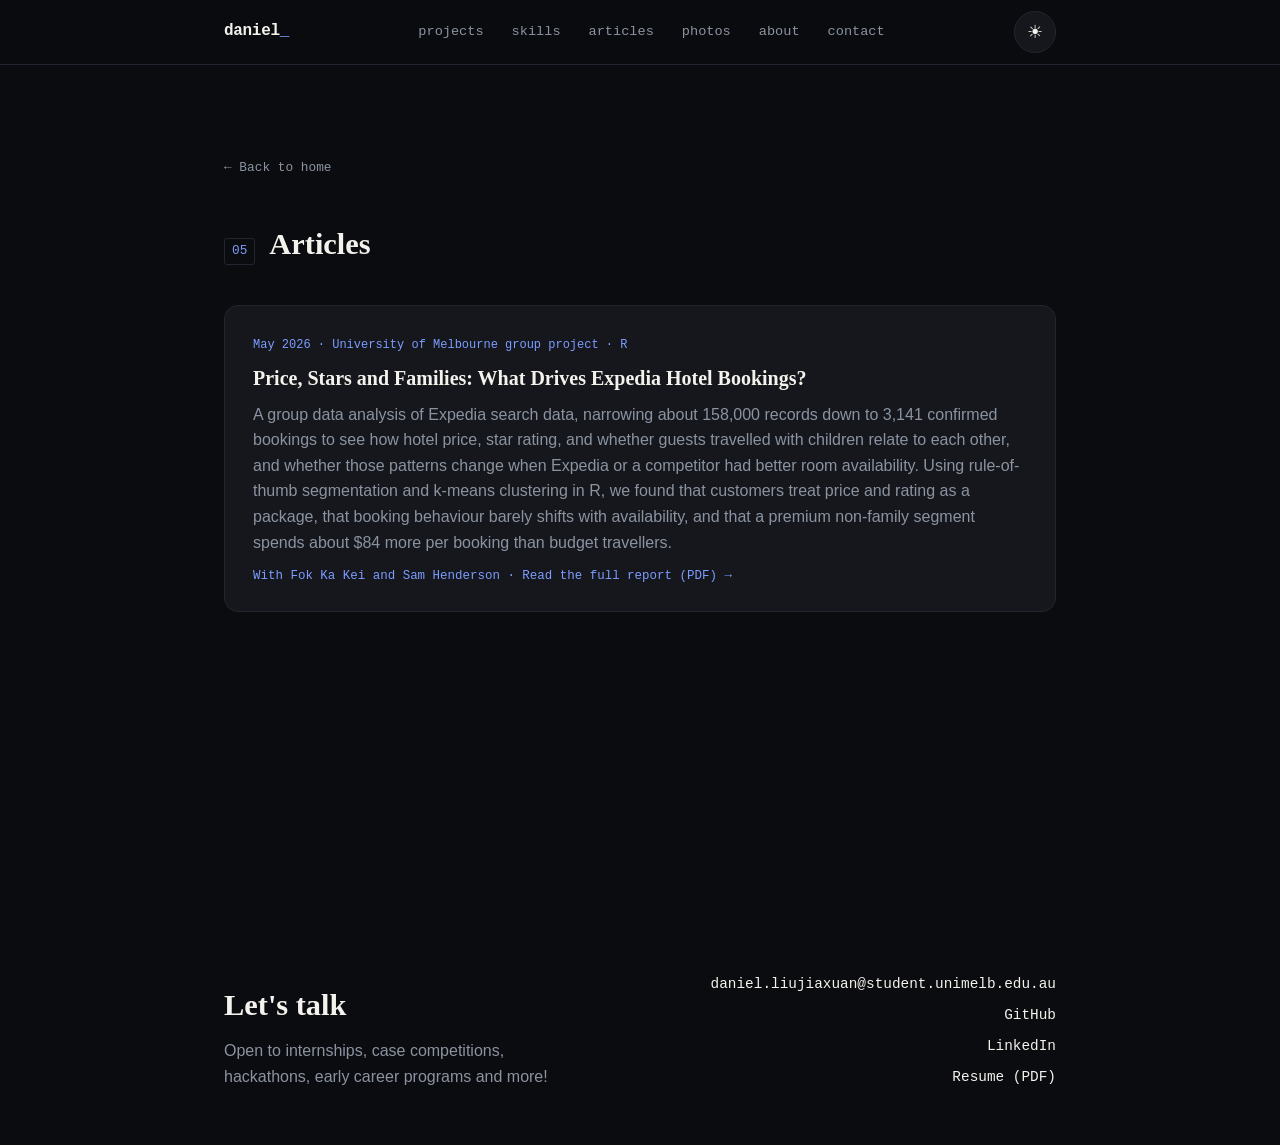
==== articles.html @ bdebf400 "Add articles.html for article listings" ====
<!DOCTYPE html>
<html lang="en" data-theme="dark">
<head>
<meta charset="UTF-8">
<meta name="viewport" content="width=device-width, initial-scale=1.0">
<title>Articles — Daniel</title>
<link rel="stylesheet" href="style.css">
</head>
<body>

  <header class="site-header">
    <div class="wrap header-inner">
      <a href="index.html" class="logo" style="text-decoration:none;">daniel<span class="cursor">_</span></a>
      <nav>
        <a href="index.html#projects">projects</a>
        <a href="index.html#skills">skills</a>
        <a href="articles.html">articles</a>
        <a href="photos.html">photos</a>
        <a href="index.html#about">about</a>
        <a href="index.html#contact">contact</a>
      </nav>
      <div class="header-controls">
        <button class="theme-toggle" id="themeToggle" aria-label="Toggle theme" title="Toggle dark/light mode">
          <span class="theme-icon"></span>
        </button>
      </div>
    </div>
  </header>

  <section class="articles" style="min-height:calc(100vh - 64px);">
    <div class="wrap">
      <a href="index.html" class="back-link">← Back to home</a>
      <div class="section-head">
        <span class="tag">05</span>
        <h2>Articles</h2>
      </div>
      <div class="article-list">
        <a class="article-item" href="assets/articles/expedia-booking-analysis.pdf" target="_blank" rel="noopener">
          <span class="article-meta">May 2026 · University of Melbourne group project · R</span>
          <h3>Price, Stars and Families: What Drives Expedia Hotel Bookings?</h3>
          <p>A group data analysis of Expedia search data, narrowing about 158,000 records down to 3,141 confirmed bookings to see how hotel price, star rating, and whether guests travelled with children relate to each other, and whether those patterns change when Expedia or a competitor had better room availability. Using rule-of-thumb segmentation and k-means clustering in R, we found that customers treat price and rating as a package, that booking behaviour barely shifts with availability, and that a premium non-family segment spends about $84 more per booking than budget travellers.</p>
          <p class="article-credit">With Fok Ka Kei and Sam Henderson · Read the full report (PDF) →</p>
        </a>
        <!-- Copy this block for each article:
        <a class="article-item" href="https://example.com/article" target="_blank" rel="noopener">
          <span class="article-meta">Sep 2026 · Medium</span>
          <h3>Article title</h3>
          <p>One or two sentences on what the article is about.</p>
        </a>
        -->
      </div>
    </div>
  </section>

  <footer id="contact" class="site-footer">
    <div class="wrap footer-inner">
      <div><h2>Let's talk</h2><p>Open to internships, case competitions, hackathons, early career programs and more!</p></div>
      <div class="footer-links">
        <a href="mailto:daniel.liujiaxuan@student.unimelb.edu.au">daniel.liujiaxuan@student.unimelb.edu.au</a>
        <a href="https://github.com/dani3ll1u3745-sudo" target="_blank" rel="noopener">GitHub</a>
        <a href="https://www.linkedin.com/in/dliujiaxuan" target="_blank" rel="noopener">LinkedIn</a>
        <a href="resume.pdf" download>Resume (PDF)</a>
      </div>
    </div>
  </footer>

<script src="script.js"></script>
</body>
</html>
---- style.css ----
/* ===== Tokens ===== */
:root{
  --paper: #0B0C0F;
  --ink: #F4F2ED;
  --signal: #7C9CFF;
  --signal-dim: rgba(124,156,255,0.35);
  --sage: #8B93A1;
  --hairline: #232630;
  --paper-raised: #15171C;
  --font-display: Georgia, "Iowan Old Style", "Times New Roman", serif;
  --font-mono: "SF Mono", "Cascadia Code", "JetBrains Mono", Consolas, monospace;
  --font-body: -apple-system, "Segoe UI", Helvetica, Arial, sans-serif;
}
*{box-sizing:border-box}
html{scroll-behavior:smooth}
body{margin:0;background:var(--paper);color:var(--ink);font-family:var(--font-body);line-height:1.6;-webkit-font-smoothing:antialiased;overflow-x:hidden}
.wrap{max-width:880px;margin:0 auto;padding:0 24px}
a{color:inherit;text-decoration:none}
a:focus-visible,button:focus-visible{outline:2px solid var(--signal);outline-offset:3px}
code{font-family:var(--font-mono);font-size:.85em;background:var(--paper-raised);padding:.15em .4em;border-radius:3px}
.site-header{position:sticky;top:0;background:rgba(11,12,15,.85);backdrop-filter:blur(8px);border-bottom:1px solid var(--hairline);z-index:10}
.header-inner{display:flex;justify-content:space-between;align-items:center;min-height:64px;gap:20px}
.logo{font-family:var(--font-mono);font-weight:600;letter-spacing:-.02em}.logo .cursor{color:var(--signal)}
nav{display:flex;gap:28px;flex-wrap:wrap}nav a{font-family:var(--font-mono);font-size:.85rem;color:var(--sage);transition:color .15s ease}nav a:hover{color:var(--ink)}
.header-controls{display:flex;align-items:center}
/* Theme control: show the sun icon only. */
.theme-toggle{border:1px solid var(--hairline);background:var(--paper-raised);color:var(--ink);width:42px;height:42px;border-radius:999px;cursor:pointer;display:grid;place-items:center;font:inherit}.theme-toggle:hover{border-color:var(--signal);transform:translateY(-1px)}
.theme-toggle .theme-icon{font-size:18px !important;line-height:1 !important;color:var(--ink)}
.theme-toggle .theme-icon::before,.theme-toggle .theme-icon::after{content:none !important;display:none !important}
.hero{position:relative;padding:110px 0 96px;border-bottom:1px solid var(--hairline);overflow:hidden}.hero-glow{position:absolute;top:-180px;left:50%;width:720px;height:720px;transform:translateX(-50%);background:radial-gradient(circle,var(--signal-dim) 0%,transparent 70%);filter:blur(40px);pointer-events:none;z-index:0;animation:drift 14s ease-in-out infinite}@keyframes drift{0%,100%{transform:translateX(-50%) translateY(0) scale(1)}50%{transform:translateX(-46%) translateY(30px) scale(1.08)}}.hero .wrap{position:relative;z-index:1}
.eyebrow{font-family:var(--font-mono);font-size:.8rem;color:var(--signal);text-transform:uppercase;letter-spacing:.08em;margin:0 0 16px}.hero h1{font-family:var(--font-display);font-size:clamp(2.8rem,6.5vw,4.4rem);margin:0 0 22px;letter-spacing:-.01em}.hero-sub{max-width:540px;color:var(--sage);font-size:1.08rem}.hero-tagline{font-family:var(--font-display);font-style:italic;font-size:1.3rem;color:var(--ink);margin:0 0 24px;opacity:.92}.hero-links{display:flex;gap:14px;margin-top:32px;flex-wrap:wrap}.btn{font-family:var(--font-mono);font-size:.9rem;padding:11px 22px;border-radius:999px;border:1px solid var(--hairline);transition:transform .18s ease,border-color .18s ease,box-shadow .18s ease}.btn:hover{transform:translateY(-2px)}.btn-primary{background:var(--signal);color:#0B0C0F;border-color:var(--signal)}.btn-primary:hover{box-shadow:0 0 24px var(--signal-dim)}.btn-ghost{background:transparent;color:var(--ink)}.btn-ghost:hover{border-color:var(--signal)}
.hero-widgets{display:flex;gap:10px;flex-wrap:wrap;margin-top:28px}.widget{display:inline-flex;align-items:center;gap:8px;padding:8px 12px;border:1px solid var(--hairline);border-radius:999px;background:var(--paper-raised);color:var(--sage);font-family:var(--font-mono);font-size:.75rem}.widget-icon{color:var(--signal)}
.section-head,.about-label{display:flex;align-items:baseline;gap:14px;margin-bottom:36px}.tag{font-family:var(--font-mono);font-size:.8rem;color:var(--signal);border:1px solid var(--hairline);border-radius:3px;padding:2px 7px}h2{font-family:var(--font-display);font-size:1.9rem;margin:0}
.about{padding:80px 0;border-bottom:1px solid var(--hairline)}.about-grid{display:grid;grid-template-columns:200px 1fr;gap:40px}.about-body p{margin:0 0 18px;color:var(--sage)}.about-body p:last-child{margin-bottom:0}.about-content{display:grid;grid-template-columns:1fr 180px;gap:28px;align-items:start}.about-photo img{display:block;width:100%;aspect-ratio:1;object-fit:cover;border-radius:12px;border:1px solid var(--hairline)}
.projects{padding:88px 0;border-bottom:1px solid var(--hairline)}.project{display:grid;grid-template-columns:1fr 220px;gap:32px;padding:36px;margin-bottom:28px;border:1px solid var(--hairline);border-radius:16px;background:var(--paper-raised);transition:border-color .25s ease,transform .25s ease}.project:hover{border-color:var(--signal-dim)}.project.reveal{opacity:0;transform:translateY(24px);transition:opacity .6s ease,transform .6s ease}.project.reveal.in-view{opacity:1;transform:translateY(0)}.project h3{font-family:var(--font-display);font-size:1.5rem;margin:0 0 10px}.project-title-row{display:flex;align-items:center;gap:12px;flex-wrap:wrap}.project-badge,.badge-active{font-family:var(--font-mono);font-size:.68rem;text-transform:uppercase;letter-spacing:.05em;border:1px solid var(--signal);color:var(--signal);border-radius:999px;padding:3px 8px}.project-org{font-family:var(--font-mono);font-size:.78rem;color:var(--signal);margin:0 0 12px}.project-desc{color:var(--sage);margin:0 0 16px}.project-points{margin:0 0 18px;padding-left:18px;color:#C7CAD3}.project-points li{margin-bottom:6px}.project-links{display:flex;gap:18px;flex-wrap:wrap}.project-links a{font-family:var(--font-mono);font-size:.85rem;color:var(--signal);border-bottom:1px solid transparent}.project-links a:hover{border-bottom-color:var(--signal)}.project-stats{background:rgba(124,156,255,.06);border:1px solid var(--hairline);border-radius:12px;padding:18px;display:flex;flex-direction:column;gap:16px;align-self:start}.stat{display:flex;flex-direction:column}.stat-value{font-family:var(--font-mono);font-size:1.5rem;font-weight:600;color:var(--ink)}.stat-label{font-family:var(--font-mono);font-size:.72rem;color:var(--sage);text-transform:uppercase;letter-spacing:.04em}.project-placeholder{opacity:.45}
.skills{padding:80px 0;border-bottom:1px solid var(--hairline)}.skills-grid{display:grid;grid-template-columns:repeat(3,1fr);gap:32px}.skill-group h4{font-family:var(--font-mono);font-size:.8rem;color:var(--sage);text-transform:uppercase;letter-spacing:.05em;margin:0 0 14px}.pills{display:flex;flex-wrap:wrap;gap:8px}.pill{font-family:var(--font-mono);font-size:.82rem;border:1px solid var(--hairline);border-radius:999px;padding:6px 14px;background:var(--paper-raised);color:var(--ink);transition:border-color .2s ease,color .2s ease}.pill:hover{border-color:var(--signal);color:var(--signal)}
.photos{padding:80px 0;border-bottom:1px solid var(--hairline)}.gallery{display:grid;grid-template-columns:repeat(2,1fr);gap:18px}.gallery-item{position:relative;overflow:hidden;border:1px solid var(--hairline);border-radius:14px;background:var(--paper-raised);cursor:pointer;aspect-ratio:16/10}.gallery-item img{width:100%;height:100%;display:block;object-fit:cover;transition:transform .3s ease}.gallery-item:hover img{transform:scale(1.03)}.gallery-overlay{display:none}.gallery-item.image-missing{opacity:.65}.gallery-item.image-missing img{background:var(--paper-raised)}
.lightbox{position:fixed;inset:0;z-index:9999;display:none;align-items:center;justify-content:center;padding:5vh 5vw;background:rgba(0,0,0,.88);backdrop-filter:blur(8px)}.lightbox.open{display:flex}.lightbox-img{max-width:min(90vw,1200px);max-height:85vh;object-fit:contain;border-radius:8px;box-shadow:0 20px 70px rgba(0,0,0,.45)}.lightbox-close,.lightbox-prev,.lightbox-next{position:absolute;border:0;color:#fff;background:rgba(255,255,255,.12);width:44px;height:44px;border-radius:50%;cursor:pointer;font:inherit;font-size:28px}.lightbox-close{top:20px;right:24px}.lightbox-prev{left:24px;top:50%;transform:translateY(-50%)}.lightbox-next{right:24px;top:50%;transform:translateY(-50%)}.lightbox-close:hover,.lightbox-prev:hover,.lightbox-next:hover{background:rgba(255,255,255,.22)}body.lightbox-open{overflow:hidden}
.enaccess-hero{padding:72px 0 64px;border-bottom:1px solid var(--hairline);background:linear-gradient(180deg,rgba(124,156,255,.06),transparent)}.back-link{font-family:var(--font-mono);font-size:.8rem;color:var(--sage);display:inline-block;margin-bottom:42px}.back-link:hover{color:var(--signal)}.enaccess-header{display:flex;justify-content:space-between;gap:30px;align-items:flex-start}.enaccess-hero h1{font-family:var(--font-display);font-size:clamp(2.7rem,6vw,4.2rem);margin:0 0 18px}.enaccess-tagline{max-width:700px;color:var(--sage);font-size:1.08rem}.enaccess-badges{padding-top:8px}.enaccess-stack{display:flex;gap:8px;flex-wrap:wrap;margin-top:28px}.enaccess-body{padding:80px 0}.enaccess-grid{display:grid;grid-template-columns:280px 1fr;gap:64px}.enaccess-overview h2,.enaccess-features h2{margin-bottom:22px}.enaccess-overview p{color:var(--sage);margin:0 0 18px}.enaccess-links{margin-top:28px}.feature-list{border-top:1px solid var(--hairline)}.feature-item{display:grid;grid-template-columns:48px 1fr;gap:20px;padding:26px 0;border-bottom:1px solid var(--hairline)}.feature-number{font-family:var(--font-mono);color:var(--signal);font-size:.8rem;padding-top:5px}.feature-content h3{font-family:var(--font-display);font-size:1.3rem;margin:0 0 8px}.feature-content p{color:var(--sage);margin:0}
.news-panel{margin-top:30px;padding:24px;border:1px solid var(--hairline);border-radius:14px;background:var(--paper-raised)}.news-panel h3{font-family:var(--font-display);font-size:1.25rem;margin:0 0 12px}.news-panel p{margin-bottom:14px}.news-panel blockquote{margin:14px 0 20px;padding-left:16px;border-left:2px solid var(--signal);font-style:italic;color:var(--ink)}
.site-footer{padding:72px 0 56px}.footer-inner{display:flex;justify-content:space-between;align-items:flex-end;flex-wrap:wrap;gap:24px}.footer-inner h2{margin-bottom:8px}.footer-inner p{color:var(--sage);margin:0;max-width:360px}.footer-links{display:flex;flex-direction:column;gap:8px;font-family:var(--font-mono);font-size:.9rem;text-align:right}.footer-links a:hover{color:var(--signal)}
@media(max-width:720px){.header-inner{flex-wrap:wrap;padding-top:10px;padding-bottom:10px}.site-header{position:relative}nav{gap:12px}.about-grid{grid-template-columns:1fr}.about-content{grid-template-columns:1fr}.about-photo{max-width:180px}.project{grid-template-columns:1fr}.project-stats{flex-direction:row;flex-wrap:wrap}.skills-grid{grid-template-columns:1fr}.gallery{grid-template-columns:1fr}.footer-inner{flex-direction:column;align-items:flex-start}.footer-links{text-align:left}.enaccess-header{flex-direction:column}.enaccess-grid{grid-template-columns:1fr;gap:42px}.lightbox-prev{left:10px}.lightbox-next{right:10px}}
@media(prefers-reduced-motion:reduce){.hero-glow{animation:none}.project.reveal{opacity:1;transform:none;transition:none}html{scroll-behavior:auto}}
[data-theme="light"] .site-header{background:rgba(245,244,239,.9)}
[data-theme="light"] .project-points{color:#4d515b}
[data-theme="light"] .btn-primary{color:#fff}
[data-theme="light"] .theme-toggle .theme-icon{color:#111}
.articles{padding:88px 0}.article-list{display:flex;flex-direction:column;gap:18px}.article-item{display:block;padding:24px 28px;border:1px solid var(--hairline);border-radius:14px;background:var(--paper-raised);transition:border-color .2s ease,transform .2s ease}.article-item:hover{border-color:var(--signal-dim);transform:translateY(-2px)}.article-meta{font-family:var(--font-mono);font-size:.75rem;color:var(--signal)}.article-item h3{margin:6px 0 8px;font-family:var(--font-display);font-size:1.25rem}.article-item p{margin:0;color:var(--sage)}
.article-item p.article-credit{margin-top:12px;font-family:var(--font-mono);font-size:.78rem;color:var(--signal)}
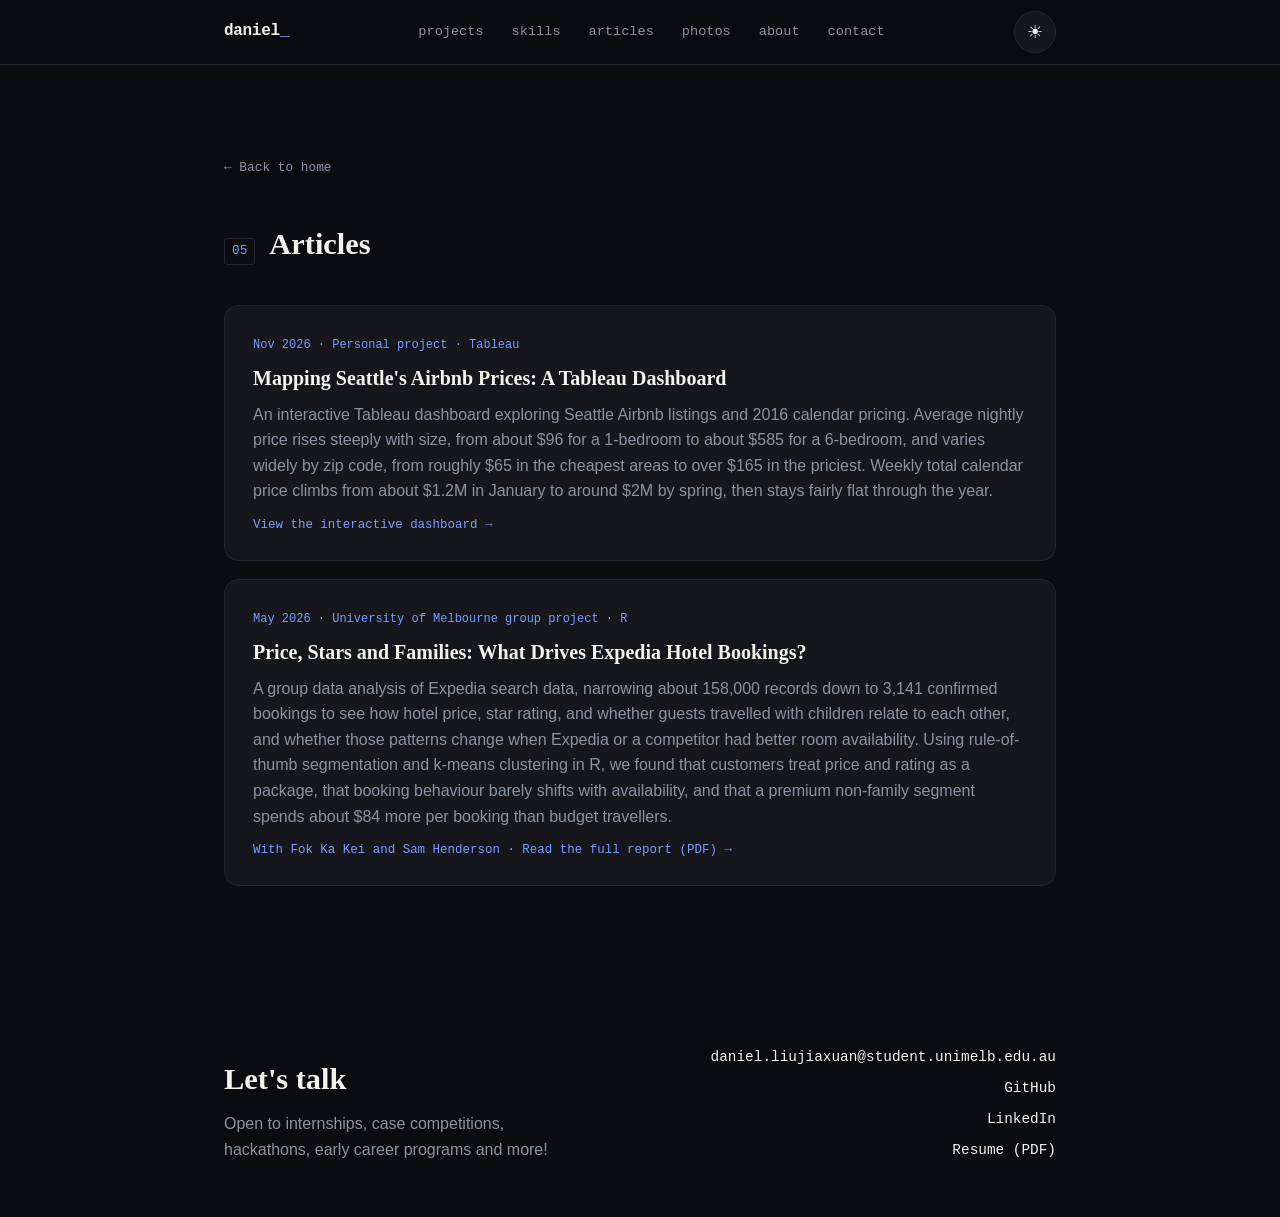
==== commit 8d0645e4: "Update articles.html" ====
--- a/articles.html
+++ b/articles.html
@@ -35,6 +35,12 @@
         <h2>Articles</h2>
       </div>
       <div class="article-list">
+        <a class="article-item" href="https://public.tableau.com/views/AirBNBFullProj_17956023558270/Dashboard1" target="_blank" rel="noopener">
+          <span class="article-meta">Nov 2026 · Personal project · Tableau</span>
+          <h3>Mapping Seattle's Airbnb Prices: A Tableau Dashboard</h3>
+          <p>An interactive Tableau dashboard exploring Seattle Airbnb listings and 2016 calendar pricing. Average nightly price rises steeply with size, from about $96 for a 1-bedroom to about $585 for a 6-bedroom, and varies widely by zip code, from roughly $65 in the cheapest areas to over $165 in the priciest. Weekly total calendar price climbs from about $1.2M in January to around $2M by spring, then stays fairly flat through the year.</p>
+          <p class="article-credit">View the interactive dashboard →</p>
+        </a>
         <a class="article-item" href="assets/articles/expedia-booking-analysis.pdf" target="_blank" rel="noopener">
           <span class="article-meta">May 2026 · University of Melbourne group project · R</span>
           <h3>Price, Stars and Families: What Drives Expedia Hotel Bookings?</h3>
--- a/style.css
+++ b/style.css
@@ -47,3 +47,5 @@
 [data-theme="light"] .theme-toggle .theme-icon{color:#111}
 .articles{padding:88px 0}.article-list{display:flex;flex-direction:column;gap:18px}.article-item{display:block;padding:24px 28px;border:1px solid var(--hairline);border-radius:14px;background:var(--paper-raised);transition:border-color .2s ease,transform .2s ease}.article-item:hover{border-color:var(--signal-dim);transform:translateY(-2px)}.article-meta{font-family:var(--font-mono);font-size:.75rem;color:var(--signal)}.article-item h3{margin:6px 0 8px;font-family:var(--font-display);font-size:1.25rem}.article-item p{margin:0;color:var(--sage)}
 .article-item p.article-credit{margin-top:12px;font-family:var(--font-mono);font-size:.78rem;color:var(--signal)}
+.widget[hidden]{display:none}
+.project-title-row{display:block;margin-bottom:10px}.project-title-row h3{display:inline;margin:0}.project-title-row .project-badge{display:inline-block;vertical-align:middle;position:relative;top:-3px;margin-left:12px;white-space:nowrap}
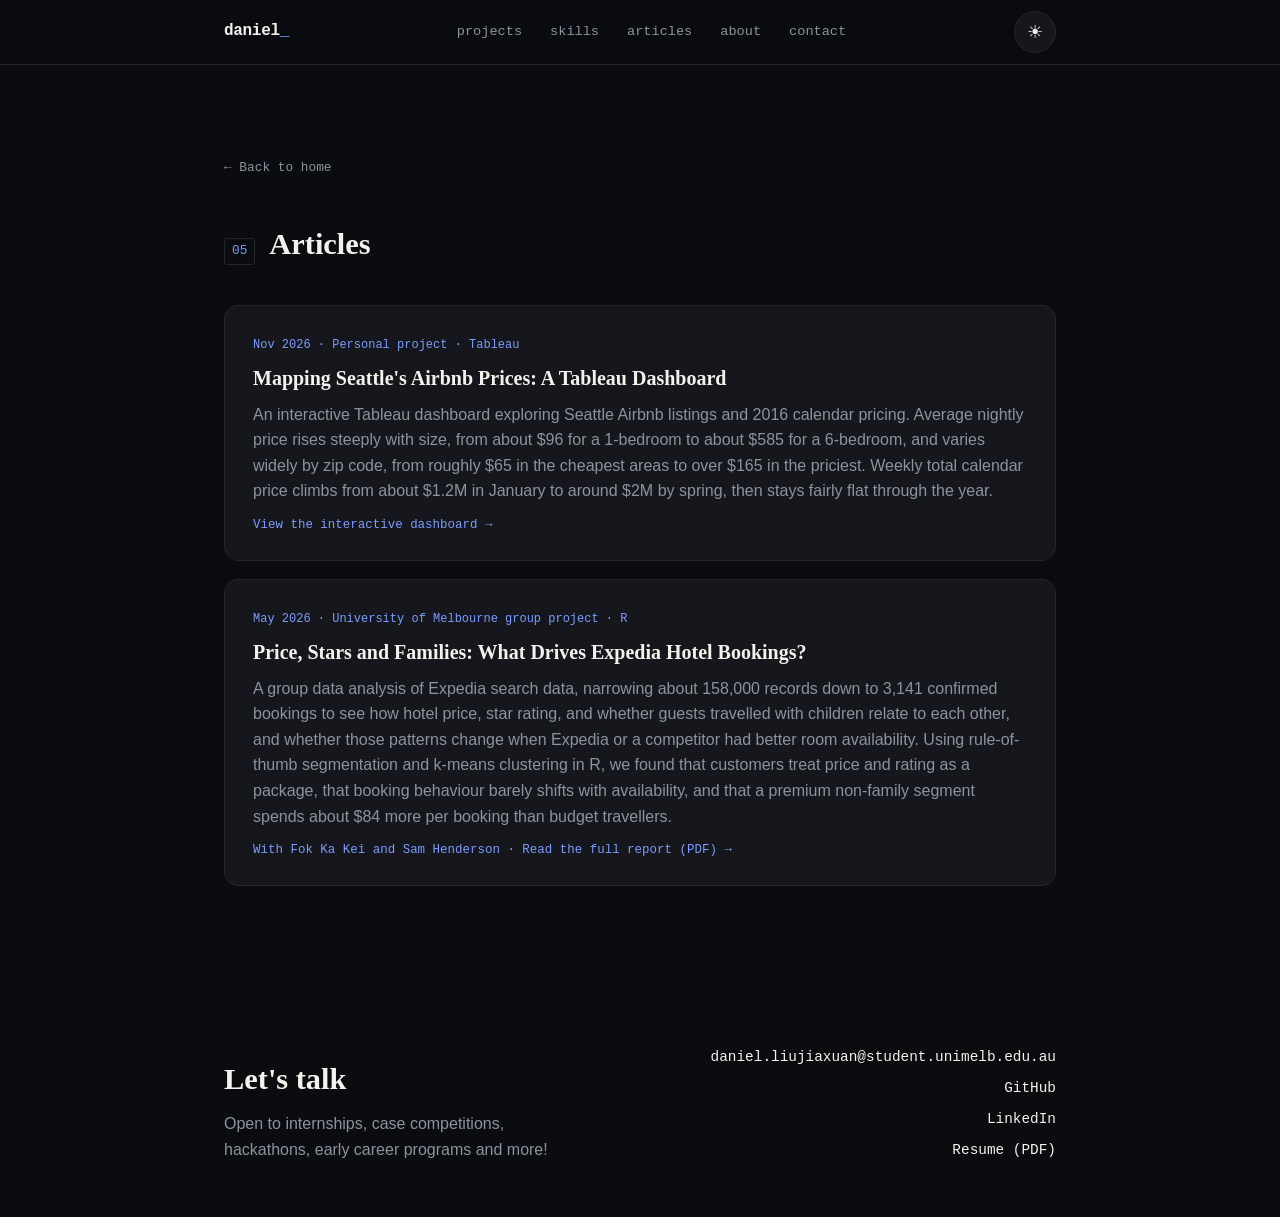
==== commit 24e3c9ee: "Remove photos link from articles navigation Removed link to photos.html from navigation." ====
--- a/articles.html
+++ b/articles.html
@@ -15,7 +15,6 @@
         <a href="index.html#projects">projects</a>
         <a href="index.html#skills">skills</a>
         <a href="articles.html">articles</a>
-        <a href="photos.html">photos</a>
         <a href="index.html#about">about</a>
         <a href="index.html#contact">contact</a>
       </nav>
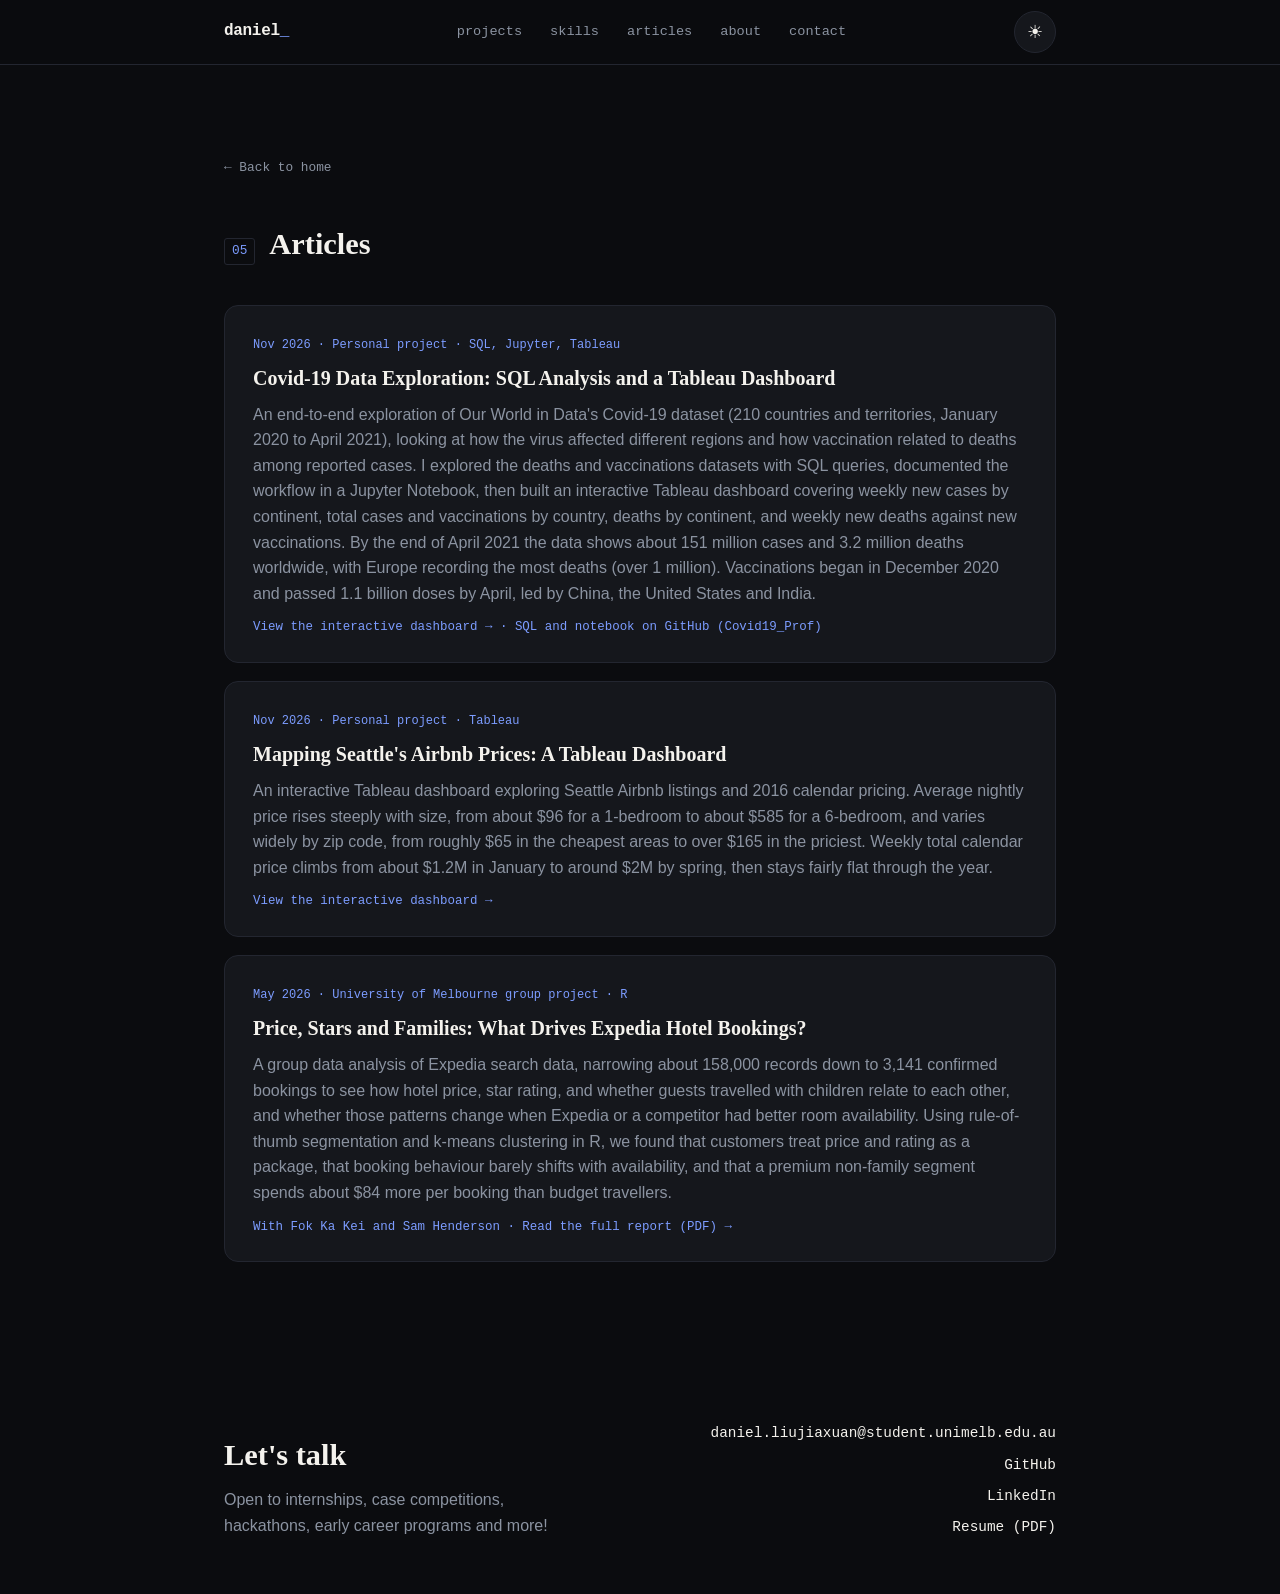
==== commit e089f0cc: "Update articles.html" ====
--- a/articles.html
+++ b/articles.html
@@ -34,12 +34,20 @@
         <h2>Articles</h2>
       </div>
       <div class="article-list">
+        <a class="article-item" href="https://public.tableau.com/shared/MSW32BPZZ" target="_blank" rel="noopener">
+          <span class="article-meta">Nov 2026 · Personal project · SQL, Jupyter, Tableau</span>
+          <h3>Covid-19 Data Exploration: SQL Analysis and a Tableau Dashboard</h3>
+          <p>An end-to-end exploration of Our World in Data's Covid-19 dataset (210 countries and territories, January 2020 to April 2021), looking at how the virus affected different regions and how vaccination related to deaths among reported cases. I explored the deaths and vaccinations datasets with SQL queries, documented the workflow in a Jupyter Notebook, then built an interactive Tableau dashboard covering weekly new cases by continent, total cases and vaccinations by country, deaths by continent, and weekly new deaths against new vaccinations. By the end of April 2021 the data shows about 151 million cases and 3.2 million deaths worldwide, with Europe recording the most deaths (over 1 million). Vaccinations began in December 2020 and passed 1.1 billion doses by April, led by China, the United States and India.</p>
+          <p class="article-credit">View the interactive dashboard → · SQL and notebook on GitHub (Covid19_Prof)</p>
+        </a>
+        
         <a class="article-item" href="https://public.tableau.com/views/AirBNBFullProj_17956023558270/Dashboard1" target="_blank" rel="noopener">
           <span class="article-meta">Nov 2026 · Personal project · Tableau</span>
           <h3>Mapping Seattle's Airbnb Prices: A Tableau Dashboard</h3>
           <p>An interactive Tableau dashboard exploring Seattle Airbnb listings and 2016 calendar pricing. Average nightly price rises steeply with size, from about $96 for a 1-bedroom to about $585 for a 6-bedroom, and varies widely by zip code, from roughly $65 in the cheapest areas to over $165 in the priciest. Weekly total calendar price climbs from about $1.2M in January to around $2M by spring, then stays fairly flat through the year.</p>
           <p class="article-credit">View the interactive dashboard →</p>
         </a>
+        
         <a class="article-item" href="assets/articles/expedia-booking-analysis.pdf" target="_blank" rel="noopener">
           <span class="article-meta">May 2026 · University of Melbourne group project · R</span>
           <h3>Price, Stars and Families: What Drives Expedia Hotel Bookings?</h3>
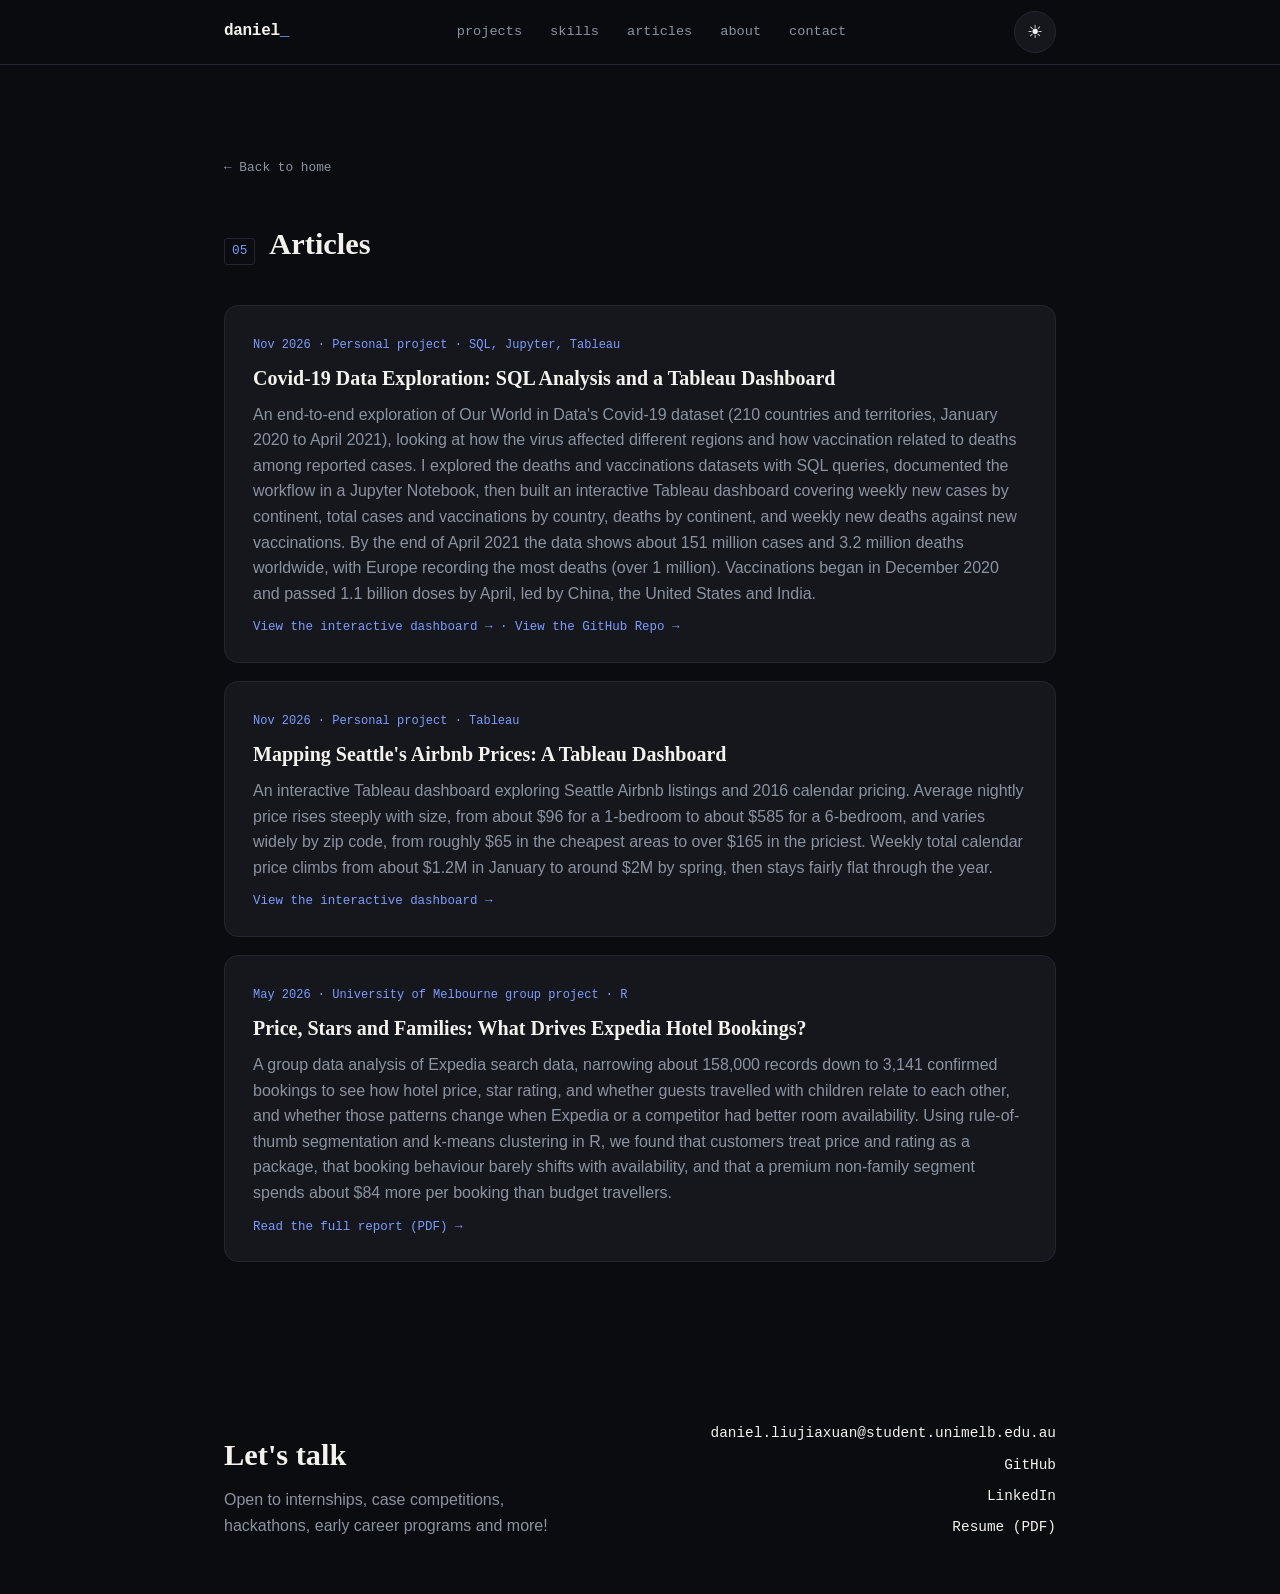
==== commit 0a35de3f: "Update articles.html" ====
--- a/articles.html
+++ b/articles.html
@@ -34,12 +34,12 @@
         <h2>Articles</h2>
       </div>
       <div class="article-list">
-        <a class="article-item" href="https://public.tableau.com/shared/MSW32BPZZ" target="_blank" rel="noopener">
+        <div class="article-item">
           <span class="article-meta">Nov 2026 · Personal project · SQL, Jupyter, Tableau</span>
           <h3>Covid-19 Data Exploration: SQL Analysis and a Tableau Dashboard</h3>
           <p>An end-to-end exploration of Our World in Data's Covid-19 dataset (210 countries and territories, January 2020 to April 2021), looking at how the virus affected different regions and how vaccination related to deaths among reported cases. I explored the deaths and vaccinations datasets with SQL queries, documented the workflow in a Jupyter Notebook, then built an interactive Tableau dashboard covering weekly new cases by continent, total cases and vaccinations by country, deaths by continent, and weekly new deaths against new vaccinations. By the end of April 2021 the data shows about 151 million cases and 3.2 million deaths worldwide, with Europe recording the most deaths (over 1 million). Vaccinations began in December 2020 and passed 1.1 billion doses by April, led by China, the United States and India.</p>
-          <p class="article-credit">View the interactive dashboard → · SQL and notebook on GitHub (Covid19_Prof)</p>
-        </a>
+          <p class="article-credit"><a href="https://public.tableau.com/shared/MSW32BPZZ" target="_blank" rel="noopener">View the interactive dashboard →</a> · <a href="https://github.com/dani3ll1u3745-sudo/Covid19_Proj" target="_blank" rel="noopener">View the GitHub Repo →</a></p>
+        </div>
         
         <a class="article-item" href="https://public.tableau.com/views/AirBNBFullProj_17956023558270/Dashboard1" target="_blank" rel="noopener">
           <span class="article-meta">Nov 2026 · Personal project · Tableau</span>
@@ -52,7 +52,7 @@
           <span class="article-meta">May 2026 · University of Melbourne group project · R</span>
           <h3>Price, Stars and Families: What Drives Expedia Hotel Bookings?</h3>
           <p>A group data analysis of Expedia search data, narrowing about 158,000 records down to 3,141 confirmed bookings to see how hotel price, star rating, and whether guests travelled with children relate to each other, and whether those patterns change when Expedia or a competitor had better room availability. Using rule-of-thumb segmentation and k-means clustering in R, we found that customers treat price and rating as a package, that booking behaviour barely shifts with availability, and that a premium non-family segment spends about $84 more per booking than budget travellers.</p>
-          <p class="article-credit">With Fok Ka Kei and Sam Henderson · Read the full report (PDF) →</p>
+          <p class="article-credit">Read the full report (PDF) →</p>
         </a>
         <!-- Copy this block for each article:
         <a class="article-item" href="https://example.com/article" target="_blank" rel="noopener">
